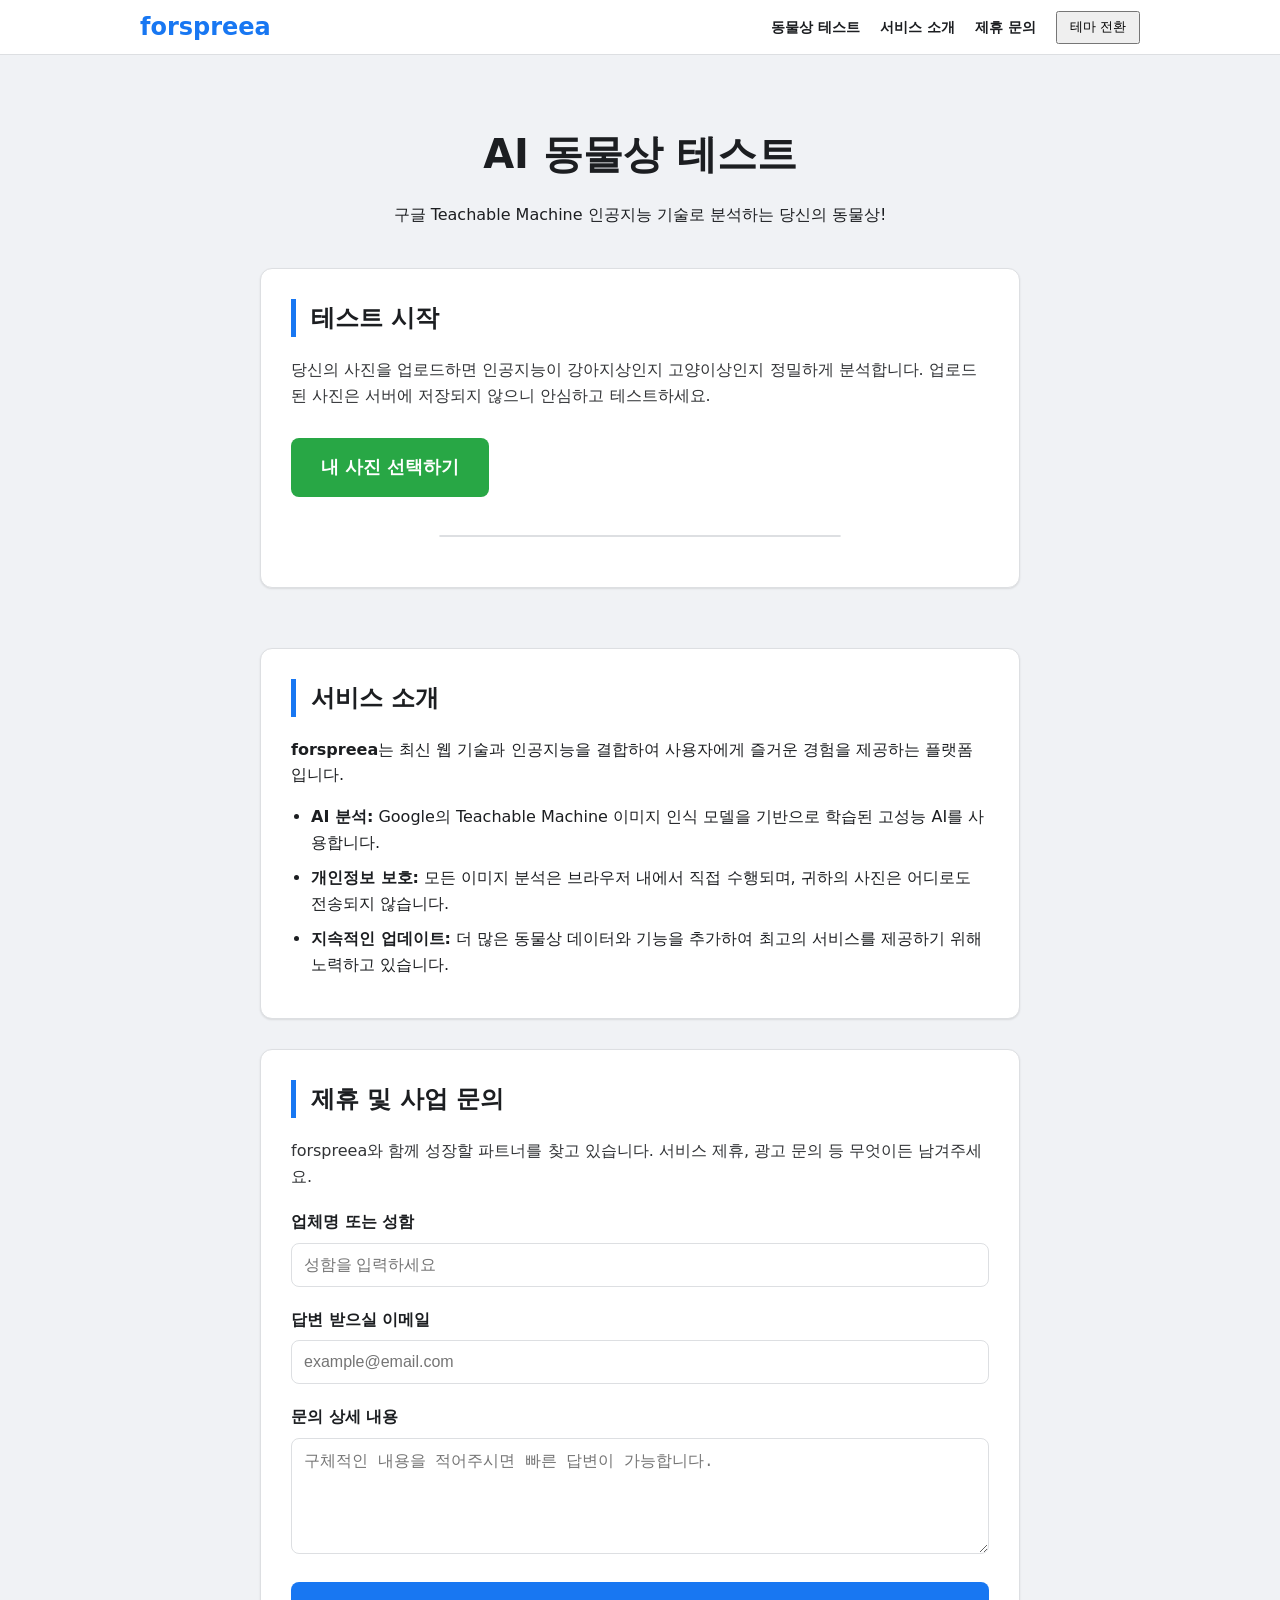
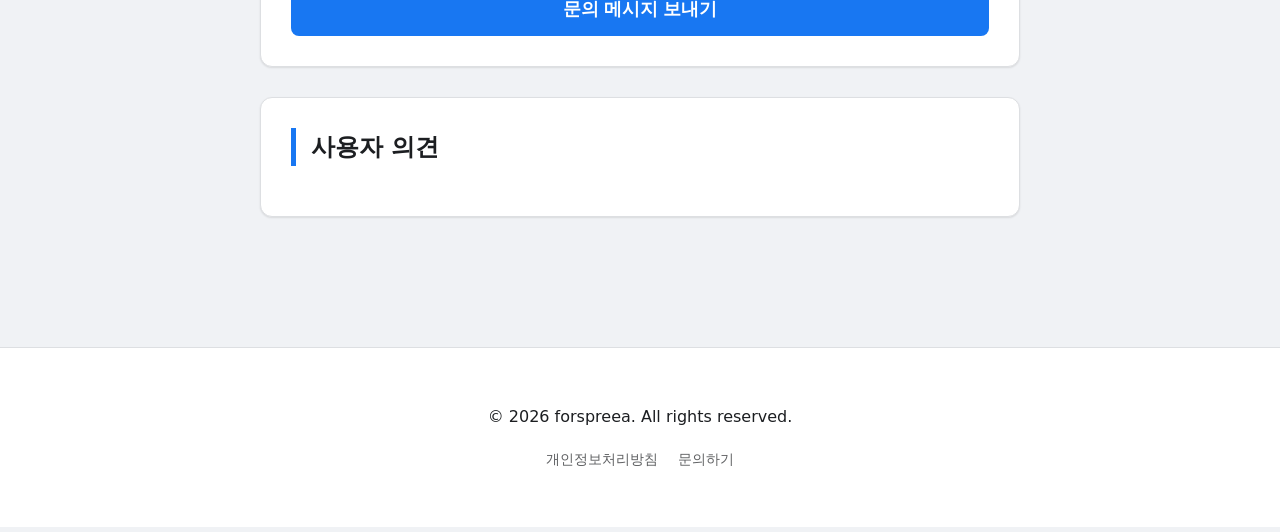
==== index.html @ 780ef43d "Optimize website for AdSense approval: add navigation, content, and privacy policy" ====
<!doctype html>
<html lang="ko">
<head>
  <meta charset="UTF-8" />
  <meta name="viewport" content="width=device-width, initial-scale=1.0" />
  <title>forspreea - AI 동물상 테스트 및 제휴 문의</title>
  <meta name="description" content="인공지능(AI)을 활용한 정확한 동물상 테스트! 강아지상, 고양이상을 확인하고 다양한 제휴 문의를 남겨보세요.">
  <meta name="keywords" content="동물상 테스트, AI 테스트, 강아지상, 고양이상, 인공지능 테스트, 제휴 문의, forspreea">
  
  <link href='/style.css' rel='stylesheet'>
  <script async src="https://pagead2.googlesyndication.com/pagead/js/adsbygoogle.js?client=ca-pub-7478120974364033" crossorigin="anonymous"></script>
  <script src="https://cdn.jsdelivr.net/npm/@tensorflow/tfjs@latest/dist/tf.min.js"></script>
  <script src="https://cdn.jsdelivr.net/npm/@teachablemachine/image@latest/dist/teachablemachine-image.min.js"></script>
</head>
<body>
  <nav class="navbar">
    <div class="nav-container">
      <a href="/" class="nav-logo">forspreea</a>
      <ul class="nav-menu">
        <li><a href="#test">동물상 테스트</a></li>
        <li><a href="#about">서비스 소개</a></li>
        <li><a href="#contact">제휴 문의</a></li>
        <li><button id="theme-toggle" class="theme-btn">테마 전환</button></li>
      </ul>
    </div>
  </nav>

  <div class="container main-content">
    <header class="hero-section">
      <h1>AI 동물상 테스트</h1>
      <p>구글 Teachable Machine 인공지능 기술로 분석하는 당신의 동물상!</p>
    </header>

    <section id="test" class="test-section card">
      <h2>테스트 시작</h2>
      <p class="description">당신의 사진을 업로드하면 인공지능이 강아지상인지 고양이상인지 정밀하게 분석합니다. 업로드된 사진은 서버에 저장되지 않으니 안심하고 테스트하세요.</p>
      
      <div class="upload-container">
        <input type="file" id="image-upload" accept="image/*" onchange="handleFileUpload(event)">
        <label for="image-upload" class="upload-label">내 사진 선택하기</label>
      </div>

      <div id="image-preview-container">
        <img id="image-preview" src="#" alt="사진 미리보기" style="display: none;">
      </div>
      <div id="label-container"></div>
    </section>

    <!-- AdSense Space -->
    <div class="ad-container">
      <ins class="adsbygoogle"
           style="display:block"
           data-ad-client="ca-pub-7478120974364033"
           data-ad-slot="AUTO_GENERATED_SLOT"
           data-ad-format="auto"
           data-full-width-responsive="true"></ins>
      <script>(adsbygoogle = window.adsbygoogle || []).push({});</script>
    </div>

    <section id="about" class="about-section card">
      <h2>서비스 소개</h2>
      <p><strong>forspreea</strong>는 최신 웹 기술과 인공지능을 결합하여 사용자에게 즐거운 경험을 제공하는 플랫폼입니다.</p>
      <ul class="info-list">
        <li><strong>AI 분석:</strong> Google의 Teachable Machine 이미지 인식 모델을 기반으로 학습된 고성능 AI를 사용합니다.</li>
        <li><strong>개인정보 보호:</strong> 모든 이미지 분석은 브라우저 내에서 직접 수행되며, 귀하의 사진은 어디로도 전송되지 않습니다.</li>
        <li><strong>지속적인 업데이트:</strong> 더 많은 동물상 데이터와 기능을 추가하여 최고의 서비스를 제공하기 위해 노력하고 있습니다.</li>
      </ul>
    </section>

    <section id="contact" class="inquiry-section card">
      <h2>제휴 및 사업 문의</h2>
      <p class="description">forspreea와 함께 성장할 파트너를 찾고 있습니다. 서비스 제휴, 광고 문의 등 무엇이든 남겨주세요.</p>
      <form id="partnership-form" action="https://formspree.io/f/mzdqkodq" method="POST">
        <div class="form-group">
          <label for="company">업체명 또는 성함</label>
          <input type="text" id="company" name="company" required placeholder="성함을 입력하세요">
        </div>
        <div class="form-group">
          <label for="email">답변 받으실 이메일</label>
          <input type="email" id="email" name="_replyto" required placeholder="example@email.com">
        </div>
        <div class="form-group">
          <label for="message">문의 상세 내용</label>
          <textarea id="message" name="message" rows="5" required placeholder="구체적인 내용을 적어주시면 빠른 답변이 가능합니다."></textarea>
        </div>
        <button type="submit" class="submit-btn">문의 메시지 보내기</button>
      </form>
    </section>

    <section class="comments-section card">
      <h2>사용자 의견</h2>
      <div id="disqus_thread"></div>
      <script>
          (function() {
          var d = document, s = d.createElement('script');
          s.src = 'https://of-queen.disqus.com/embed.js';
          s.setAttribute('data-timestamp', +new Date());
          (d.head || d.body).appendChild(s);
          })();
      </script>
    </section>
  </div>

  <footer class="footer">
    <div class="footer-container">
      <p>&copy; 2026 forspreea. All rights reserved.</p>
      <ul class="footer-links">
        <li><a href="/privacy.html">개인정보처리방침</a></li>
        <li><a href="#contact">문의하기</a></li>
      </ul>
    </div>
  </footer>

  <script id="dsq-count-scr" src="//of-queen.disqus.com/count.js" async></script>
  <script defer type="text/javascript" src="/main.js"></script>
</body>
</html>
---- style.css ----
:root {
  --bg-color: #f0f2f5;
  --text-color: #1c1e21;
  --card-bg: #ffffff;
  --border-color: #dddfe2;
  --button-bg: #1877f2;
  --button-text: #ffffff;
  --input-bg: #ffffff;
  --nav-bg: #ffffff;
  --footer-bg: #ffffff;
}

[data-theme='dark'] {
  --bg-color: #18191a;
  --text-color: #e4e6eb;
  --card-bg: #242526;
  --border-color: #3e4042;
  --button-bg: #2d88ff;
  --button-text: #ffffff;
  --input-bg: #3a3b3c;
  --nav-bg: #242526;
  --footer-bg: #242526;
}

body {
  background-color: var(--bg-color);
  color: var(--text-color);
  transition: background-color 0.3s, color 0.3s;
  font-family: 'Pretendard', -apple-system, BlinkMacSystemFont, system-ui, Roboto, sans-serif;
  margin: 0;
  padding: 0;
  line-height: 1.6;
}

/* Navbar */
.navbar {
  position: sticky;
  top: 0;
  background-color: var(--nav-bg);
  border-bottom: 1px solid var(--border-color);
  z-index: 1000;
  padding: 0.5rem 0;
}

.nav-container {
  max-width: 1000px;
  margin: 0 auto;
  display: flex;
  justify-content: space-between;
  align-items: center;
  padding: 0 20px;
}

.nav-logo {
  font-size: 1.5rem;
  font-weight: 800;
  color: var(--button-bg);
  text-decoration: none;
}

.nav-menu {
  list-style: none;
  display: flex;
  align-items: center;
  gap: 20px;
  margin: 0;
  padding: 0;
}

.nav-menu a {
  text-decoration: none;
  color: var(--text-color);
  font-weight: 600;
  font-size: 0.9rem;
  transition: color 0.2s;
}

.nav-menu a:hover {
  color: var(--button-bg);
}

.theme-btn {
  padding: 6px 12px;
  font-size: 0.8rem;
}

/* Container */
.container {
  width: 100%;
  max-width: 800px;
  margin: 0 auto;
  padding: 40px 20px;
  box-sizing: border-box;
}

.hero-section {
  text-align: center;
  margin-bottom: 40px;
}

.hero-section h1 {
  font-size: 2.5rem;
  margin-bottom: 10px;
}

.card {
  background-color: var(--card-bg);
  padding: 30px;
  border-radius: 12px;
  box-shadow: 0 1px 2px rgba(0, 0, 0, 0.1);
  border: 1px solid var(--border-color);
  margin-bottom: 30px;
}

h2 {
  margin-top: 0;
  margin-bottom: 20px;
  border-left: 5px solid var(--button-bg);
  padding-left: 15px;
  text-align: left;
}

.description {
  margin-bottom: 20px;
  opacity: 0.9;
}

/* Test Section */
.upload-container {
  margin: 30px 0;
}

#image-upload { display: none; }

.upload-label {
  display: inline-block;
  padding: 15px 30px;
  background-color: #28a745;
  color: white;
  border-radius: 8px;
  cursor: pointer;
  font-weight: 700;
  font-size: 1.1rem;
}

#image-preview-container {
  margin: 20px auto;
  border-radius: 12px;
  overflow: hidden;
  max-width: 400px;
  border: 1px solid var(--border-color);
}

#image-preview { width: 100%; height: auto; display: block; }

/* Info List */
.info-list {
  padding-left: 20px;
  margin-bottom: 0;
}

.info-list li {
  margin-bottom: 10px;
}

/* Form */
.form-group { margin-bottom: 20px; text-align: left; }
label { display: block; margin-bottom: 8px; font-weight: 600; }
input, textarea {
  width: 100%; padding: 12px; border: 1px solid var(--border-color);
  border-radius: 8px; background-color: var(--input-bg);
  color: var(--text-color); font-size: 1rem; box-sizing: border-box;
}

.submit-btn {
  width: 100%; padding: 15px; background-color: var(--button-bg);
  color: white; border: none; border-radius: 8px; font-weight: 700;
  font-size: 1.1rem; cursor: pointer;
}

/* Ad container */
.ad-container { margin-bottom: 30px; text-align: center; overflow: hidden; }

/* Result Bar */
.result-bar-wrapper { display: flex; align-items: center; gap: 15px; margin-bottom: 10px; }
.result-label { width: 80px; font-weight: 700; }
.bar-container { flex-grow: 1; height: 24px; background-color: #e9ecef; border-radius: 12px; overflow: hidden; }
.bar-fill { height: 100%; background-color: var(--button-bg); transition: width 0.5s ease-out; }
.result-percent { width: 50px; font-weight: 700; text-align: right; }

/* Footer */
.footer {
  background-color: var(--footer-bg);
  border-top: 1px solid var(--border-color);
  padding: 40px 0;
  margin-top: 60px;
  text-align: center;
}

.footer-container { max-width: 1000px; margin: 0 auto; padding: 0 20px; }
.footer-links {
  list-style: none; padding: 0; display: flex; justify-content: center; gap: 20px; margin-top: 15px;
}
.footer-links a { text-decoration: none; color: var(--text-color); opacity: 0.7; font-size: 0.9rem; }
.footer-links a:hover { opacity: 1; color: var(--button-bg); }

@media (max-width: 600px) {
  .nav-menu { display: none; } /* Simplified for mobile */
  .hero-section h1 { font-size: 1.8rem; }
}
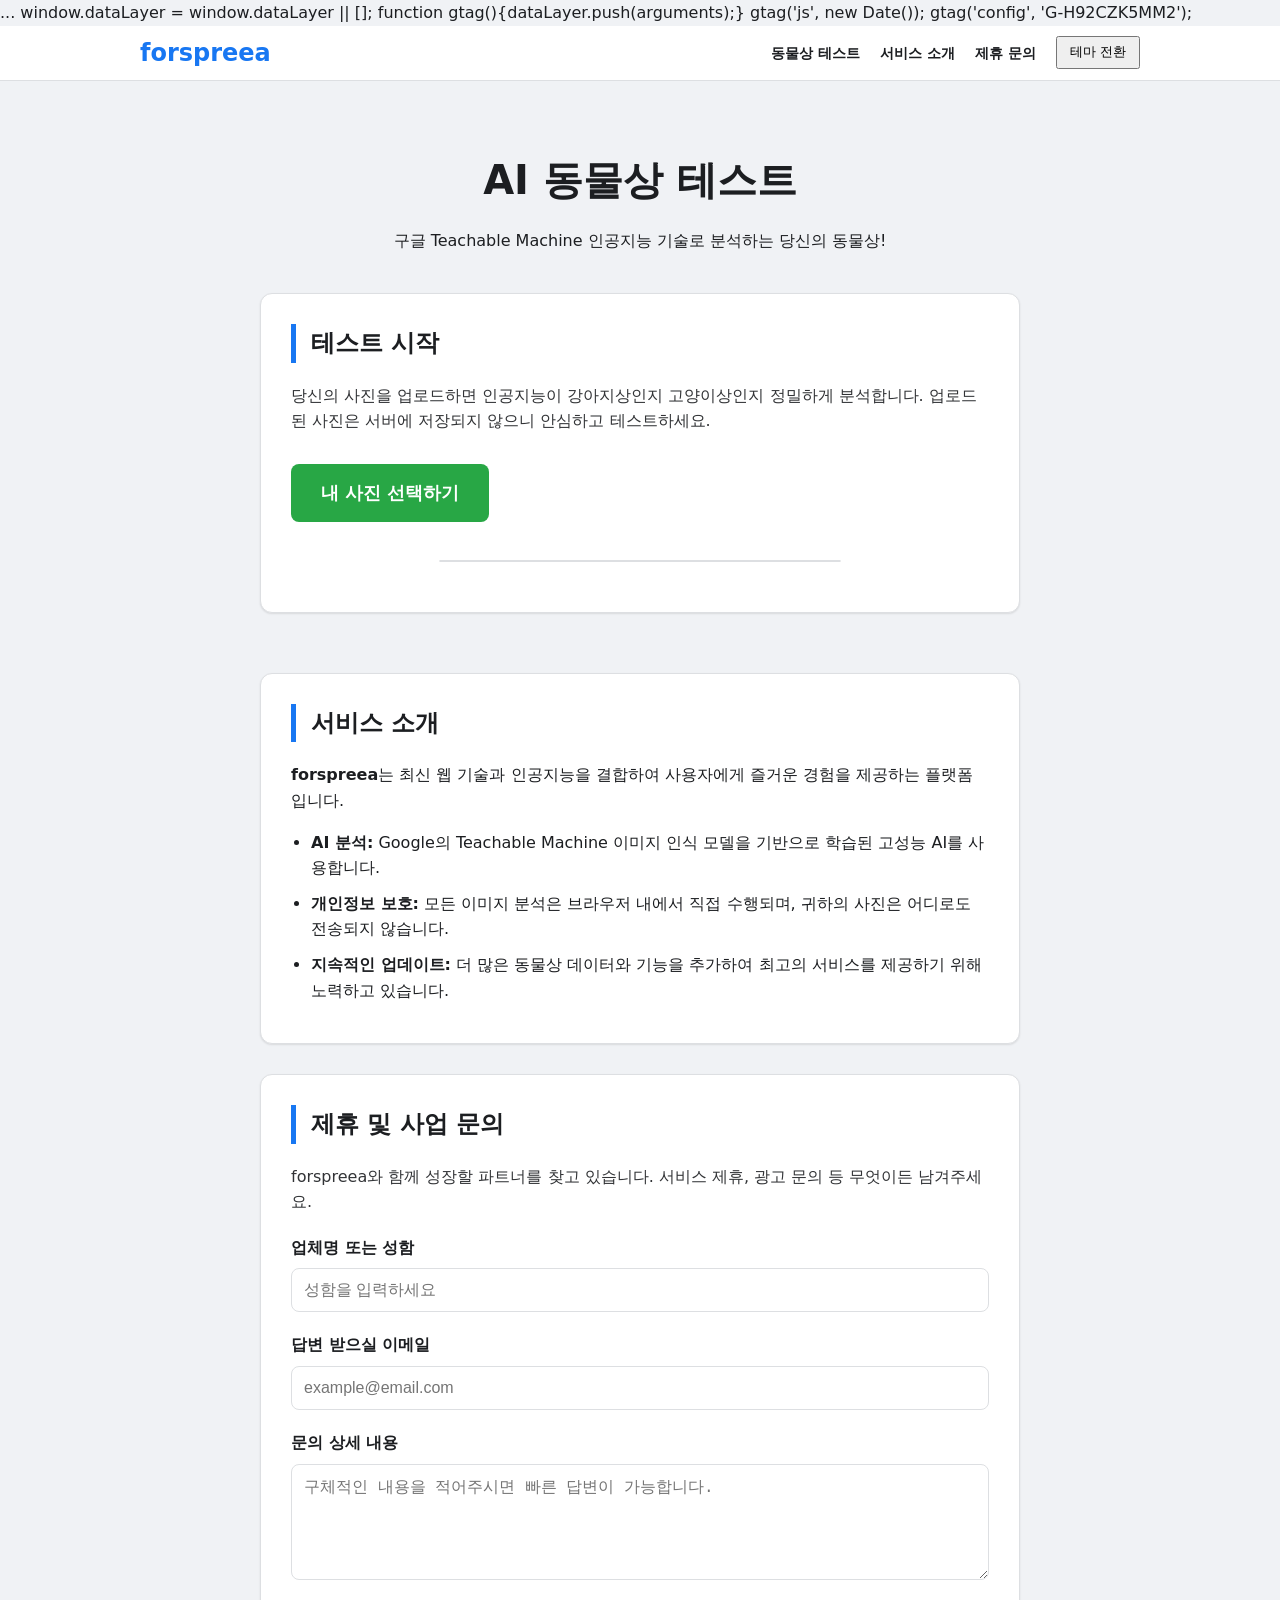
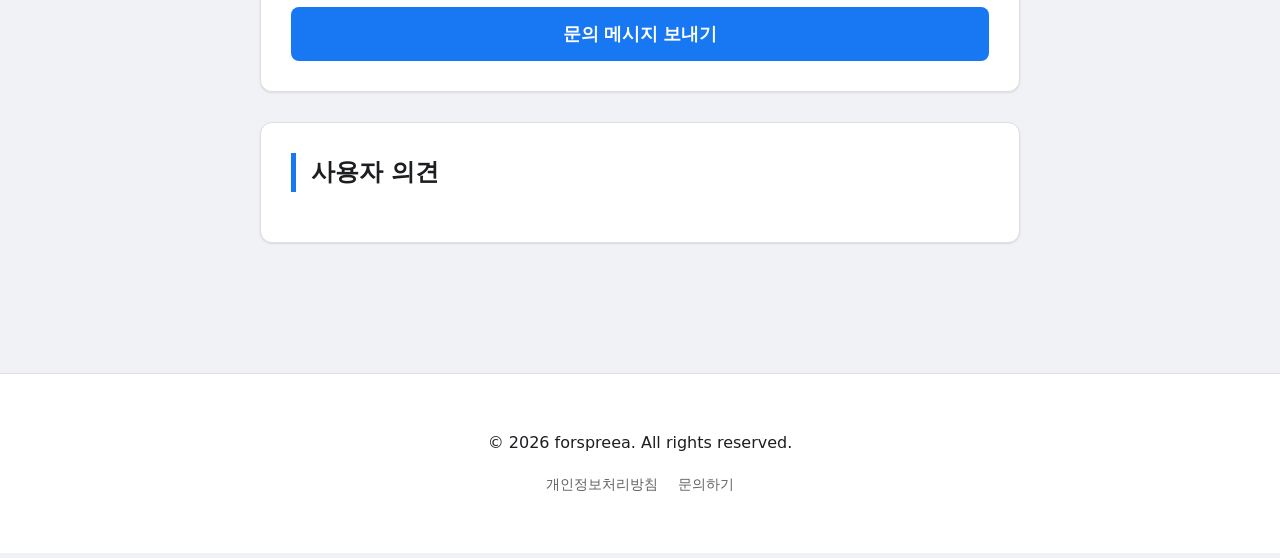
==== commit 2b19caa3: "Add Microsoft Clarity tracking script to all HTML files" ====
--- a/index.html
+++ b/index.html
@@ -4,6 +4,24 @@
   <meta charset="UTF-8" />
   <meta name="viewport" content="width=device-width, initial-scale=1.0" />
   <title>forspreea - AI 동물상 테스트 및 제휴 문의</title>
+  <!-- Microsoft Clarity -->
+  <script type="text/javascript">
+      (function(c,l,a,r,i,t,y){
+          c[a]=c[a]||function(){(c[a].q=c[a].q||[]).push(arguments)};
+          t=l.createElement(r);t.async=1;t.src="https://www.clarity.ms/tag/"+i;
+          y=l.getElementsByTagName(r)[0];y.parentNode.insertBefore(t,y);
+      })(window, document, "clarity", "script", "x6h3uv84x6");
+  </script>
+  <!-- Google tag (gtag.js) -->
+  <script async src="https://www.googletagmanager.com/gtag/js?id=G-H92CZK5MM2"></script>
+...
+
+    window.dataLayer = window.dataLayer || [];
+    function gtag(){dataLayer.push(arguments);}
+    gtag('js', new Date());
+
+    gtag('config', 'G-H92CZK5MM2');
+  </script>
   <meta name="description" content="인공지능(AI)을 활용한 정확한 동물상 테스트! 강아지상, 고양이상을 확인하고 다양한 제휴 문의를 남겨보세요.">
   <meta name="keywords" content="동물상 테스트, AI 테스트, 강아지상, 고양이상, 인공지능 테스트, 제휴 문의, forspreea">
   
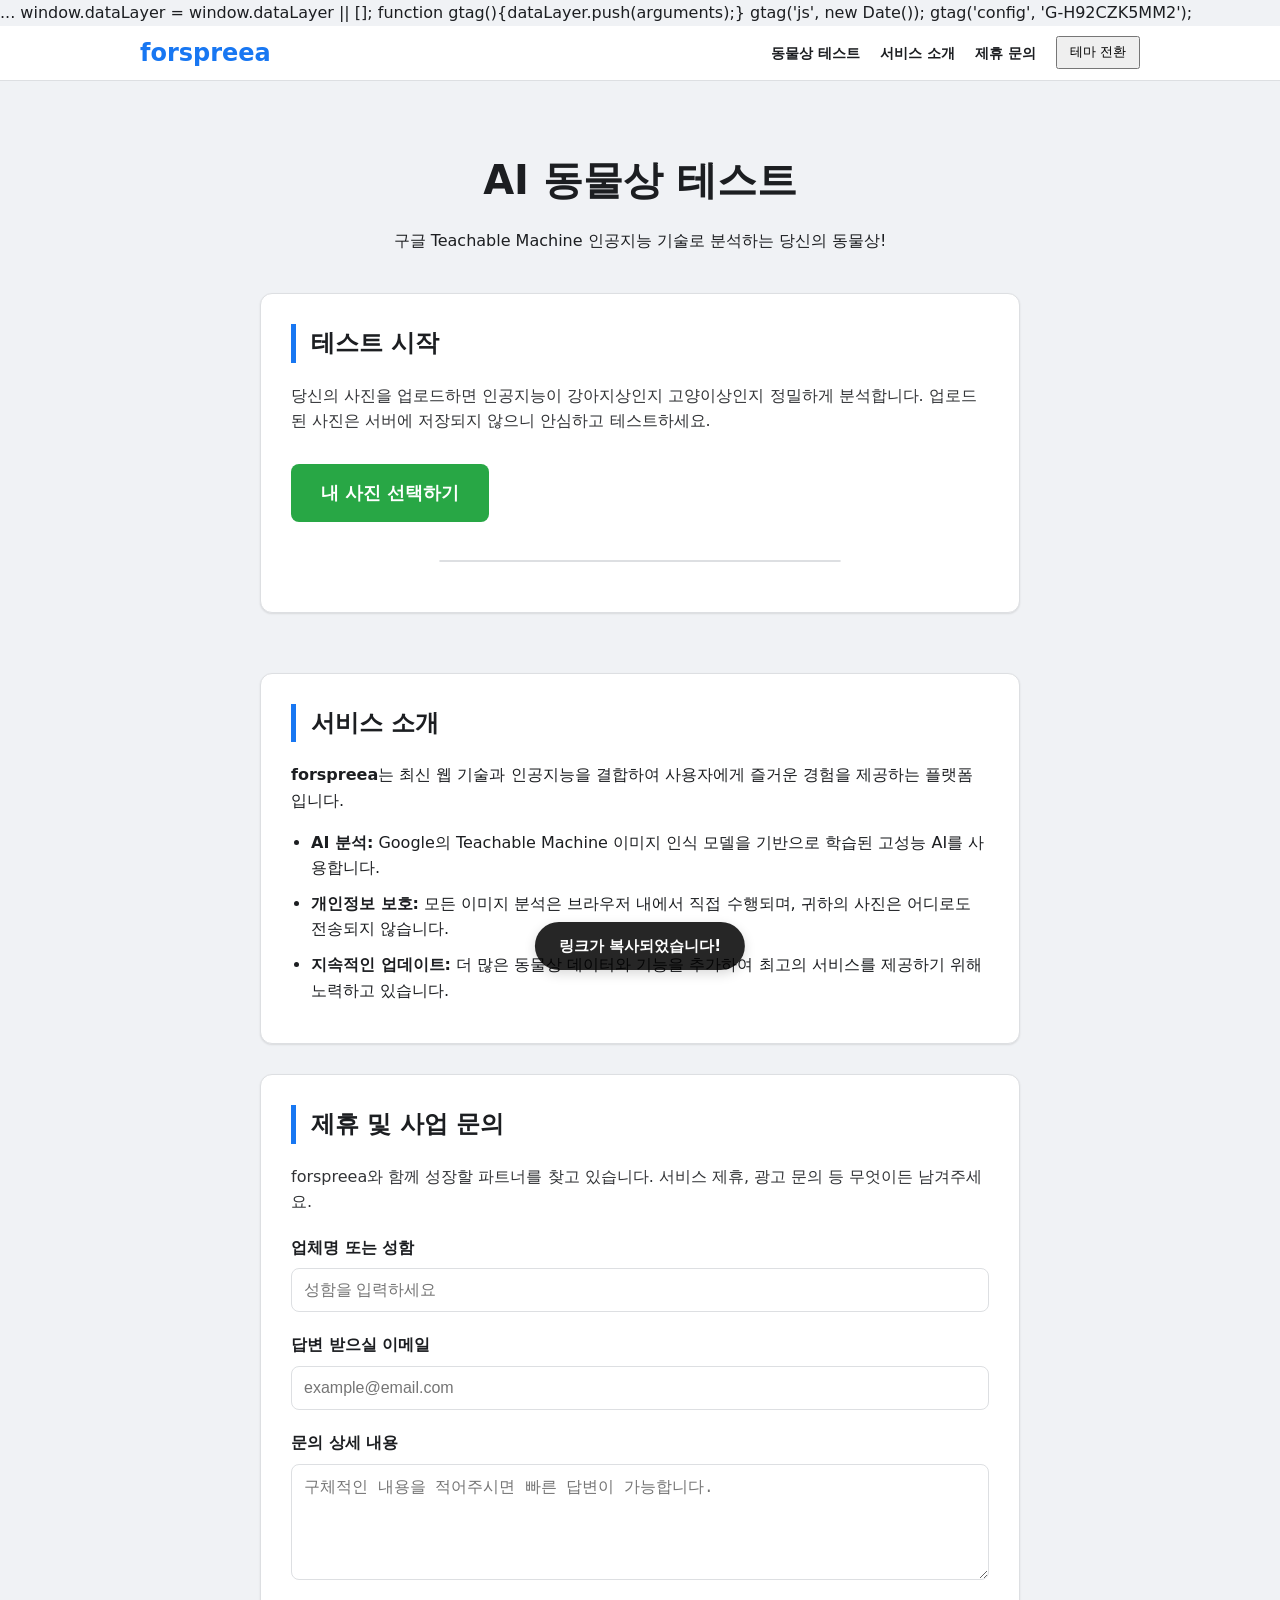
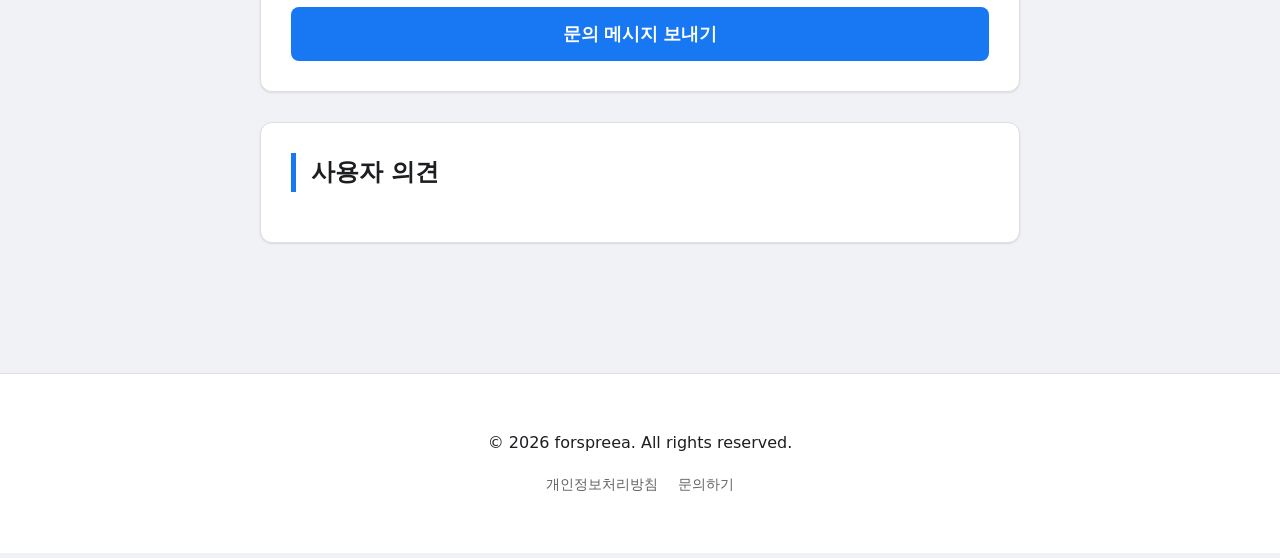
==== commit 58cf7041: "Optimize for social media sharing (SMO): add sharing buttons, toast notification, and enrich OG and " ====
--- a/index.html
+++ b/index.html
@@ -25,7 +25,50 @@
   <meta name="description" content="인공지능(AI)을 활용한 정확한 동물상 테스트! 강아지상, 고양이상을 확인하고 다양한 제휴 문의를 남겨보세요.">
   <meta name="keywords" content="동물상 테스트, AI 테스트, 강아지상, 고양이상, 인공지능 테스트, 제휴 문의, forspreea">
   
+  <link rel="canonical" href="https://of-queen.pages.dev/">
+
+  <!-- Open Graph / Facebook -->
+  <meta property="og:type" content="website">
+  <meta property="og:url" content="https://of-queen.pages.dev/">
+  <meta property="og:title" content="forspreea - AI 동물상 테스트 및 제휴 문의">
+  <meta property="og:description" content="인공지능(AI)을 활용한 정확한 동물상 테스트! 강아지상, 고양이상을 확인하고 다양한 제휴 문의를 남겨보세요.">
+  <meta property="og:image" content="https://of-queen.pages.dev/og_image.jpg">
+  <meta property="og:image:width" content="1200">
+  <meta property="og:image:height" content="675">
+  <meta property="og:image:type" content="image/jpeg">
+  <meta property="og:image:alt" content="forspreea AI 동물상 테스트 메인 이미지 (강아지상 vs 고양이상 분석)">
+  <meta property="og:site_name" content="forspreea">
+  <meta property="og:locale" content="ko_KR">
+
+  <!-- Twitter -->
+  <meta name="twitter:card" content="summary_large_image">
+  <meta name="twitter:url" content="https://of-queen.pages.dev/">
+  <meta name="twitter:title" content="forspreea - AI 동물상 테스트 및 제휴 문의">
+  <meta name="twitter:description" content="인공지능(AI)을 활용한 정확한 동물상 테스트! 강아지상, 고양이상을 확인하고 다양한 제휴 문의를 남겨보세요.">
+  <meta name="twitter:image" content="https://of-queen.pages.dev/og_image.jpg">
+  <meta name="twitter:image:alt" content="forspreea AI 동물상 테스트 메인 이미지 (강아지상 vs 고양이상 분석)">
+
+  <!-- Structured Data (JSON-LD) -->
+  <script type="application/ld+json">
+  {
+    "@context": "https://schema.org",
+    "@type": "WebApplication",
+    "name": "AI 동물상 테스트 (forspreea)",
+    "url": "https://of-queen.pages.dev/",
+    "description": "구글 Teachable Machine 인공지능 기술로 분석하는 당신의 동물상 테스트! 강아지상, 고양이상을 쉽고 빠르게 확인해보세요.",
+    "applicationCategory": "EntertainmentApplication",
+    "operatingSystem": "All",
+    "browserRequirements": "Requires JavaScript. Requires HTML5.",
+    "creator": {
+      "@type": "Organization",
+      "name": "forspreea"
+    }
+  }
+  </script>
+
   <link href='/style.css' rel='stylesheet'>
+  <link rel="shortcut icon" href="/favicon.ico" type="image/x-icon">
+  <link rel="icon" href="/favicon.ico" type="image/x-icon">
   <script async src="https://pagead2.googlesyndication.com/pagead/js/adsbygoogle.js?client=ca-pub-7478120974364033" crossorigin="anonymous"></script>
   <script src="https://cdn.jsdelivr.net/npm/@tensorflow/tfjs@latest/dist/tf.min.js"></script>
   <script src="https://cdn.jsdelivr.net/npm/@teachablemachine/image@latest/dist/teachablemachine-image.min.js"></script>
@@ -62,6 +105,24 @@
         <img id="image-preview" src="#" alt="사진 미리보기" style="display: none;">
       </div>
       <div id="label-container"></div>
+
+      <div id="share-container" class="share-container" style="display: none;">
+        <h3>친구에게 공유하기</h3>
+        <div class="share-buttons">
+          <button onclick="shareKakao()" class="share-btn kakao-btn" aria-label="카카오톡 공유">
+            <span class="share-icon">💬</span> 카카오톡
+          </button>
+          <button onclick="shareTwitter()" class="share-btn twitter-btn" aria-label="트위터 공유">
+            <span class="share-icon">𝕏</span> 트위터
+          </button>
+          <button onclick="shareFacebook()" class="share-btn facebook-btn" aria-label="페이스북 공유">
+            <span class="share-icon">📘</span> 페이스북
+          </button>
+          <button onclick="copyToClipboard()" class="share-btn copy-btn" aria-label="링크 복사">
+            <span class="share-icon">🔗</span> 링크 복사
+          </button>
+        </div>
+      </div>
     </section>
 
     <!-- AdSense Space -->
@@ -130,6 +191,7 @@
   </footer>
 
   <script id="dsq-count-scr" src="//of-queen.disqus.com/count.js" async></script>
+  <div id="toast" class="toast">링크가 복사되었습니다!</div>
   <script defer type="text/javascript" src="/main.js"></script>
 </body>
 </html>
--- a/style.css
+++ b/style.css
@@ -208,3 +208,112 @@
   .nav-menu { display: none; } /* Simplified for mobile */
   .hero-section h1 { font-size: 1.8rem; }
 }
+
+/* Share Buttons */
+.share-container {
+  margin-top: 30px;
+  padding-top: 25px;
+  border-top: 1px dashed var(--border-color);
+  text-align: center;
+}
+
+.share-container h3 {
+  margin-top: 0;
+  margin-bottom: 15px;
+  font-size: 1.2rem;
+}
+
+.share-buttons {
+  display: grid;
+  grid-template-columns: repeat(4, 1fr);
+  gap: 10px;
+  max-width: 500px;
+  margin: 0 auto;
+}
+
+.share-btn {
+  display: flex;
+  flex-direction: column;
+  align-items: center;
+  gap: 8px;
+  padding: 12px 8px;
+  border: 1px solid var(--border-color);
+  border-radius: 10px;
+  background-color: var(--card-bg);
+  color: var(--text-color);
+  font-size: 0.85rem;
+  font-weight: 600;
+  cursor: pointer;
+  transition: transform 0.2s, background-color 0.2s, border-color 0.2s;
+  box-sizing: border-box;
+}
+
+.share-btn:hover {
+  transform: translateY(-2px);
+  background-color: var(--bg-color);
+}
+
+.share-icon {
+  font-size: 1.5rem;
+}
+
+.share-btn.kakao-btn {
+  border-color: #fee500;
+  background-color: #fee500;
+  color: #191919;
+}
+.share-btn.kakao-btn:hover {
+  background-color: #fdd835;
+}
+
+.share-btn.twitter-btn {
+  border-color: var(--border-color);
+}
+.share-btn.twitter-btn:hover {
+  background-color: rgba(29, 161, 242, 0.1);
+  border-color: #1da1f2;
+}
+
+.share-btn.facebook-btn {
+  border-color: var(--border-color);
+}
+.share-btn.facebook-btn:hover {
+  background-color: rgba(24, 119, 242, 0.1);
+  border-color: #1877f2;
+}
+
+.share-btn.copy-btn {
+  border-color: var(--border-color);
+}
+.share-btn.copy-btn:hover {
+  background-color: rgba(24, 119, 242, 0.1);
+  border-color: var(--button-bg);
+}
+
+@media (max-width: 480px) {
+  .share-buttons {
+    grid-template-columns: repeat(2, 1fr);
+  }
+}
+
+/* Toast Notification */
+.toast {
+  position: fixed;
+  bottom: 30px;
+  left: 50%;
+  transform: translateX(-50%) translateY(100px);
+  background-color: rgba(0, 0, 0, 0.85);
+  color: #ffffff;
+  padding: 12px 24px;
+  border-radius: 30px;
+  font-size: 0.95rem;
+  font-weight: 600;
+  z-index: 2000;
+  transition: transform 0.3s cubic-bezier(0.175, 0.885, 0.32, 1.275);
+  pointer-events: none;
+  box-shadow: 0 4px 12px rgba(0,0,0,0.15);
+}
+
+.toast.show {
+  transform: translateX(-50%) translateY(0);
+}
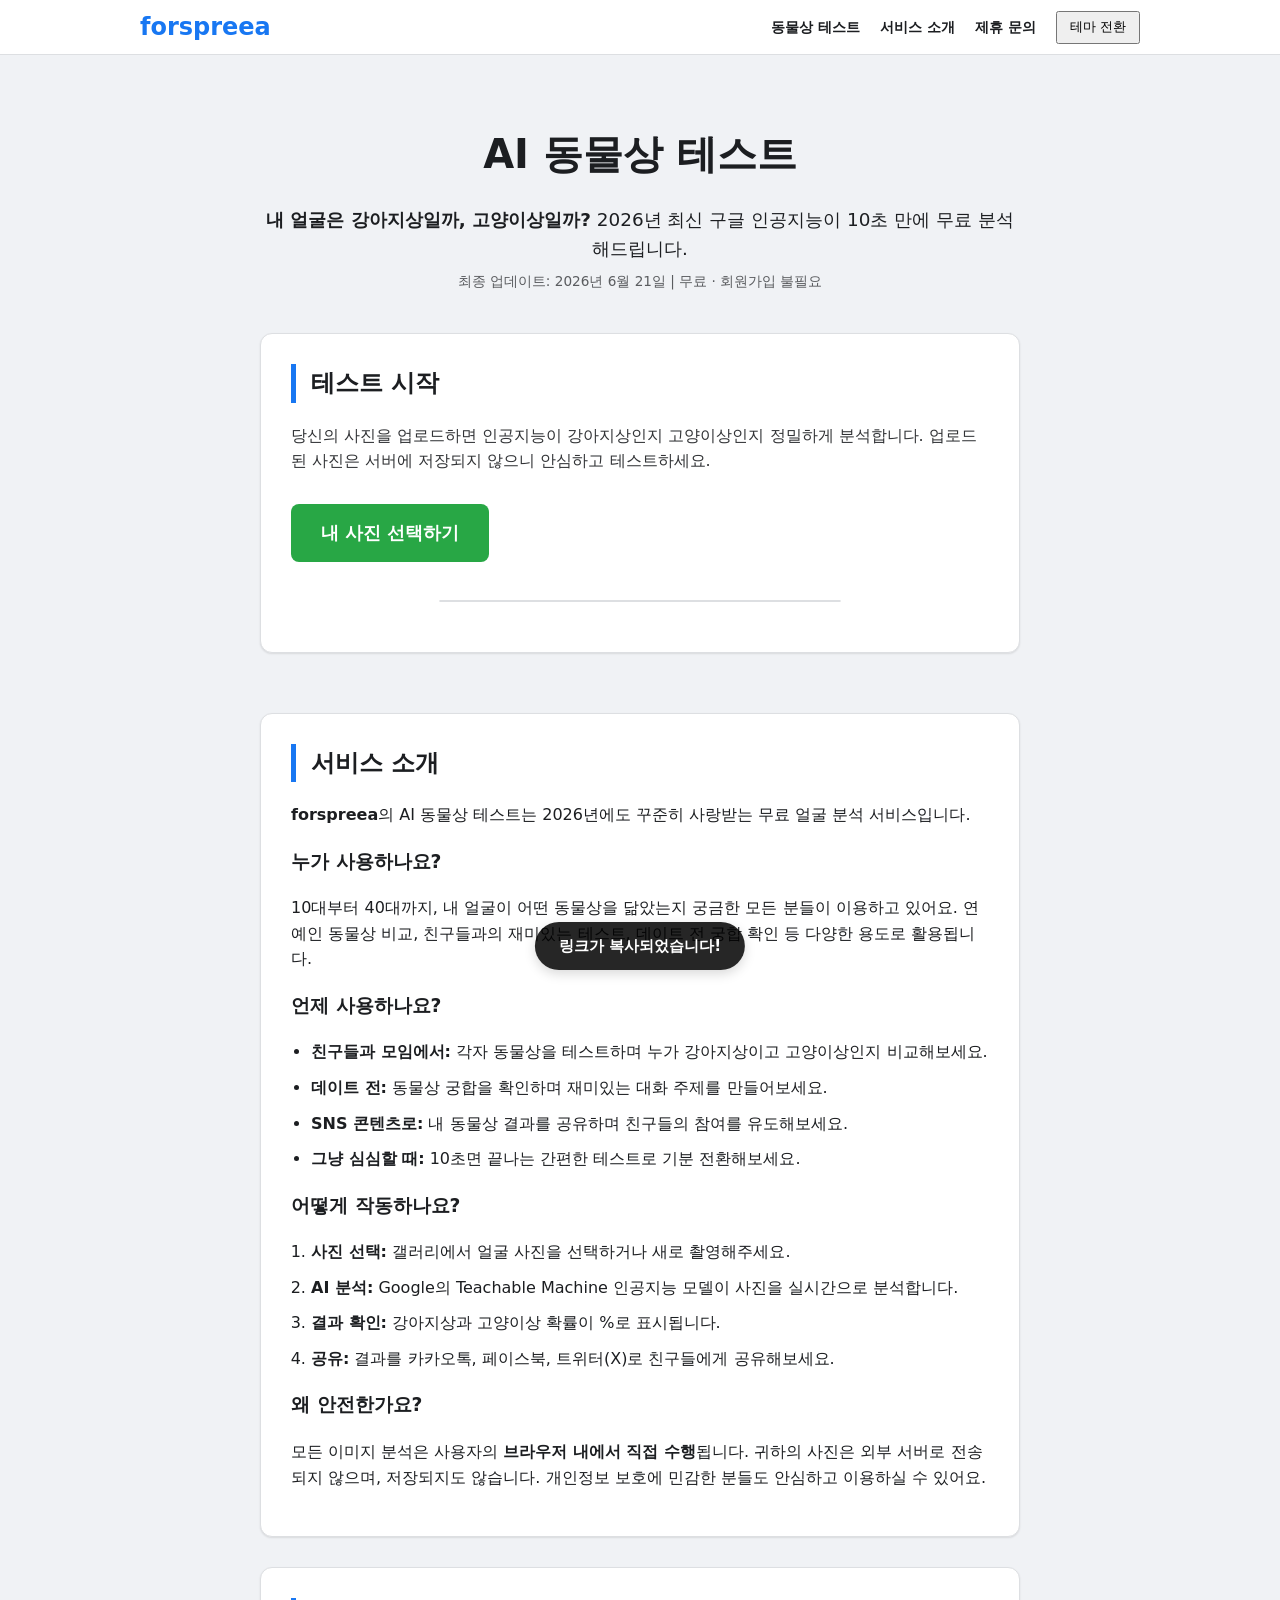
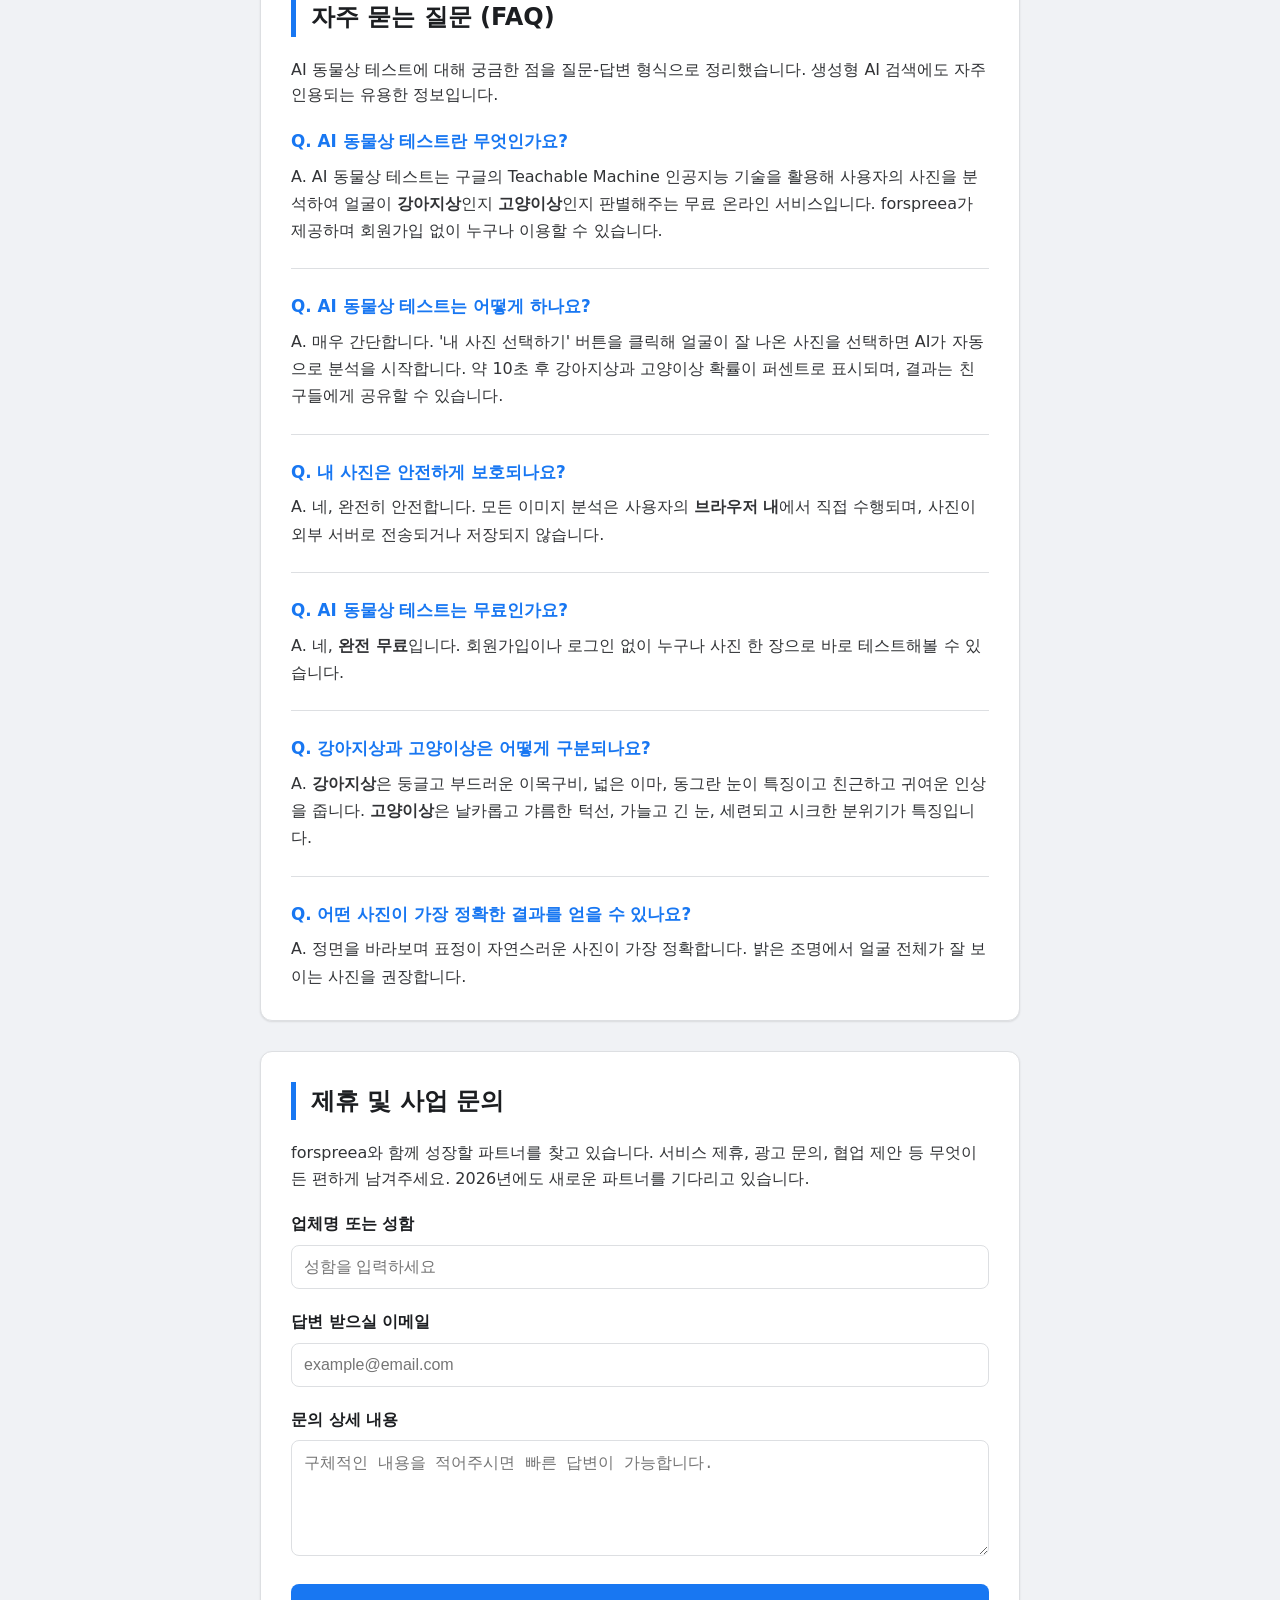
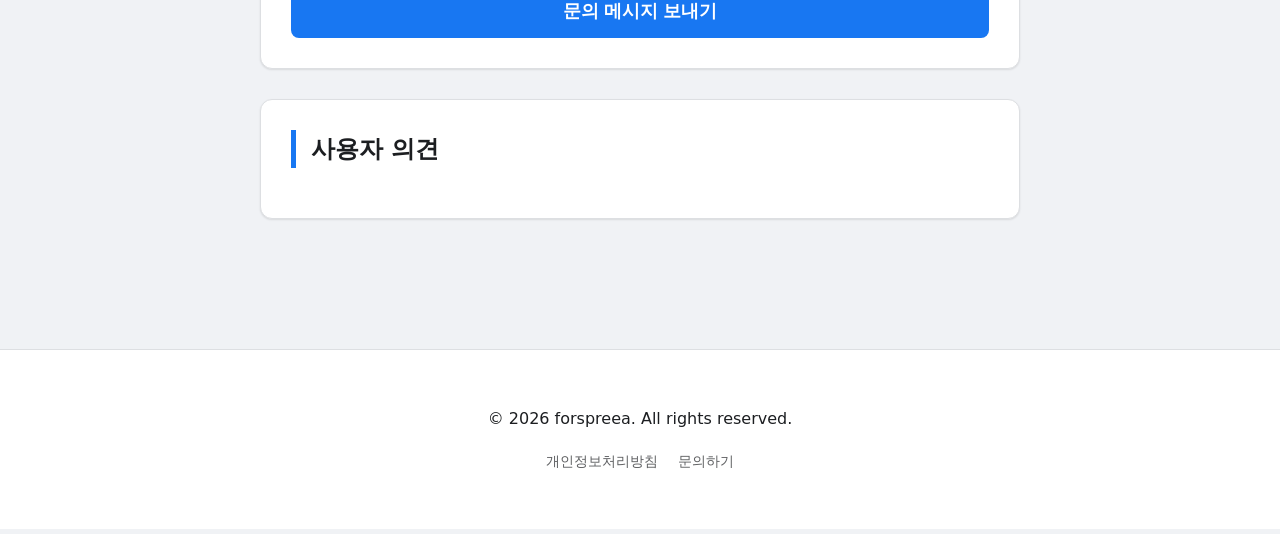
==== commit 0c70b054: "GEO 최적화: FAQ/HowTo/Breadcrumb 구조화 데이터, 대화형 콘텐츠, 사용자 중심 설명, 콘텐츠 최신화" ====
--- a/index.html
+++ b/index.html
@@ -3,7 +3,15 @@
 <head>
   <meta charset="UTF-8" />
   <meta name="viewport" content="width=device-width, initial-scale=1.0" />
-  <title>forspreea - AI 동물상 테스트 및 제휴 문의</title>
+  <title>AI 동물상 테스트 - 강아지상 고양이상 분석 | 포스프리아(forspreea)</title>
+  
+  <!-- Canonical URL Redirect Script -->
+  <script>
+    if (window.location.hostname !== 'of-queen.pages.dev' && !window.location.hostname.includes('localhost') && !window.location.hostname.includes('127.0.0.1')) {
+      window.location.replace('https://of-queen.pages.dev' + window.location.pathname + window.location.search + window.location.hash);
+    }
+  </script>
+
   <!-- Microsoft Clarity -->
   <script type="text/javascript">
       (function(c,l,a,r,i,t,y){
@@ -14,24 +22,23 @@
   </script>
   <!-- Google tag (gtag.js) -->
   <script async src="https://www.googletagmanager.com/gtag/js?id=G-H92CZK5MM2"></script>
-...
-
+  <script>
     window.dataLayer = window.dataLayer || [];
     function gtag(){dataLayer.push(arguments);}
     gtag('js', new Date());
 
     gtag('config', 'G-H92CZK5MM2');
   </script>
-  <meta name="description" content="인공지능(AI)을 활용한 정확한 동물상 테스트! 강아지상, 고양이상을 확인하고 다양한 제휴 문의를 남겨보세요.">
-  <meta name="keywords" content="동물상 테스트, AI 테스트, 강아지상, 고양이상, 인공지능 테스트, 제휴 문의, forspreea">
+  <meta name="description" content="2025-2026년 최신 AI 동물상 테스트! 내 얼굴은 강아지상일까, 고양이상일까? 구글 인공지능(AI) 기술로 10초 만에 정밀 분석합니다. 연예인 동물상, 동물상 궁합까지 확인하고 친구에게 공유해보세요. forspreea가 만든 무료 AI 동물상 테스트, 지금 바로 시작하세요.">
+  <meta name="keywords" content="동물상 테스트, AI 테스트, 강아지상, 고양이상, 인공지능 테스트, 제휴 문의, forspreea, 동물상 궁합, 연예인 동물상, 무료 얼굴 분석, AI 얼굴 인식">
   
   <link rel="canonical" href="https://of-queen.pages.dev/">
 
   <!-- Open Graph / Facebook -->
   <meta property="og:type" content="website">
   <meta property="og:url" content="https://of-queen.pages.dev/">
-  <meta property="og:title" content="forspreea - AI 동물상 테스트 및 제휴 문의">
-  <meta property="og:description" content="인공지능(AI)을 활용한 정확한 동물상 테스트! 강아지상, 고양이상을 확인하고 다양한 제휴 문의를 남겨보세요.">
+  <meta property="og:title" content="AI 동물상 테스트 - 강아지상 고양이상 분석 | 포스프리아(forspreea)">
+  <meta property="og:description" content="2025-2026 AI 동물상 테스트! 구글 인공지능이 내 얼굴은 강아지상인지 고양이상인지 무료로 분석해드립니다. 사진 업로드만 하면 10초면 끝!">
   <meta property="og:image" content="https://of-queen.pages.dev/og_image.jpg">
   <meta property="og:image:width" content="1200">
   <meta property="og:image:height" content="675">
@@ -39,12 +46,14 @@
   <meta property="og:image:alt" content="forspreea AI 동물상 테스트 메인 이미지 (강아지상 vs 고양이상 분석)">
   <meta property="og:site_name" content="forspreea">
   <meta property="og:locale" content="ko_KR">
+  <meta property="article:published_time" content="2025-06-21T00:00:00+09:00">
+  <meta property="article:modified_time" content="2026-06-21T00:00:00+09:00">
 
   <!-- Twitter -->
   <meta name="twitter:card" content="summary_large_image">
   <meta name="twitter:url" content="https://of-queen.pages.dev/">
-  <meta name="twitter:title" content="forspreea - AI 동물상 테스트 및 제휴 문의">
-  <meta name="twitter:description" content="인공지능(AI)을 활용한 정확한 동물상 테스트! 강아지상, 고양이상을 확인하고 다양한 제휴 문의를 남겨보세요.">
+  <meta name="twitter:title" content="AI 동물상 테스트 - 강아지상 고양이상 분석 | 포스프리아(forspreea)">
+  <meta name="twitter:description" content="2025-2026 AI 동물상 테스트! 구글 인공지능이 내 얼굴은 강아지상인지 고양이상인지 무료로 분석해드립니다. 사진 업로드만 하면 10초면 끝!">
   <meta name="twitter:image" content="https://of-queen.pages.dev/og_image.jpg">
   <meta name="twitter:image:alt" content="forspreea AI 동물상 테스트 메인 이미지 (강아지상 vs 고양이상 분석)">
 
@@ -55,23 +64,119 @@
     "@type": "WebApplication",
     "name": "AI 동물상 테스트 (forspreea)",
     "url": "https://of-queen.pages.dev/",
-    "description": "구글 Teachable Machine 인공지능 기술로 분석하는 당신의 동물상 테스트! 강아지상, 고양이상을 쉽고 빠르게 확인해보세요.",
+    "description": "2025-2026 구글 Teachable Machine 인공지능 기술로 분석하는 당신의 동물상 테스트! 강아지상, 고양이상을 무료로 쉽고 빠르게 확인해보세요.",
     "applicationCategory": "EntertainmentApplication",
     "operatingSystem": "All",
     "browserRequirements": "Requires JavaScript. Requires HTML5.",
+    "datePublished": "2025-06-21",
+    "dateModified": "2026-06-21",
     "creator": {
       "@type": "Organization",
       "name": "forspreea"
+    },
+    "offers": {
+      "@type": "Offer",
+      "price": "0",
+      "priceCurrency": "KRW"
     }
+  }
+  </script>
+  <!-- Breadcrumb Structured Data -->
+  <script type="application/ld+json">
+  {
+    "@context": "https://schema.org",
+    "@type": "BreadcrumbList",
+    "itemListElement": [
+      {
+        "@type": "ListItem",
+        "position": 1,
+        "name": "홈",
+        "item": "https://of-queen.pages.dev/"
+      }
+    ]
+  }
+  </script>
+  <!-- HowTo Structured Data -->
+  <script type="application/ld+json">
+  {
+    "@context": "https://schema.org",
+    "@type": "HowTo",
+    "name": "AI 동물상 테스트 하는 방법",
+    "description": "10초면 끝나는 무료 AI 동물상 테스트! 사진 한 장으로 내 동물상을 확인해보세요.",
+    "totalTime": "PT10S",
+    "step": [
+      { "@type": "HowToStep", "position": 1, "name": "내 사진 선택하기", "text": "갤러리에서 얼굴이 잘 나온 사진을 선택하거나 새로 촬영합니다." },
+      { "@type": "HowToStep", "position": 2, "name": "AI 분석 시작", "text": "구글 Teachable Machine 인공지능이 사진을 실시간 분석합니다." },
+      { "@type": "HowToStep", "position": 3, "name": "결과 확인하기", "text": "강아지상 또는 고양이상 결과를 퍼센트로 정확하게 확인합니다." },
+      { "@type": "HowToStep", "position": 4, "name": "친구에게 공유하기", "text": "카카오톡, 페이스북, 트위터(X)로 결과를 친구들에게 공유합니다." }
+    ]
+  }
+  </script>
+  <!-- FAQ Structured Data -->
+  <script type="application/ld+json">
+  {
+    "@context": "https://schema.org",
+    "@type": "FAQPage",
+    "mainEntity": [
+      {
+        "@type": "Question",
+        "name": "AI 동물상 테스트란 무엇인가요?",
+        "acceptedAnswer": {
+          "@type": "Answer",
+          "text": "AI 동물상 테스트는 구글의 Teachable Machine 인공지능 기술을 활용해 사용자의 사진을 분석하여 얼굴이 강아지상인지 고양이상인지 판별해주는 무료 온라인 서비스입니다."
+        }
+      },
+      {
+        "@type": "Question",
+        "name": "AI 동물상 테스트는 어떻게 하나요?",
+        "acceptedAnswer": {
+          "@type": "Answer",
+          "text": "매우 간단합니다. 사진 업로드 버튼을 클릭해 얼굴 사진을 선택하면 AI가 자동으로 분석하여 강아지상과 고양이상 확률을 퍼센트로 보여줍니다. 모든 과정은 브라우저 내에서 이루어지며 약 10초면 완료됩니다."
+        }
+      },
+      {
+        "@type": "Question",
+        "name": "내 사진은 안전하게 보호되나요?",
+        "acceptedAnswer": {
+          "@type": "Answer",
+          "text": "네, 완전히 안전합니다. 모든 이미지 분석은 사용자의 브라우저 내에서 직접 수행되며, 사진이 외부 서버로 전송되거나 저장되지 않습니다. 개인정보 보호에 민감한 분들도 안심하고 이용하실 수 있습니다."
+        }
+      },
+      {
+        "@type": "Question",
+        "name": "AI 동물상 테스트는 무료인가요?",
+        "acceptedAnswer": {
+          "@type": "Answer",
+          "text": "네, AI 동물상 테스트는 완전 무료로 이용 가능합니다. 회원가입이나 로그인 없이 누구나 사진 한 장으로 바로 테스트해볼 수 있습니다."
+        }
+      },
+      {
+        "@type": "Question",
+        "name": "강아지상과 고양이상은 어떻게 구분되나요?",
+        "acceptedAnswer": {
+          "@type": "Answer",
+          "text": "강아지상은 둥글고 부드러운 이목구비, 넓은 이마, 동그란 눈이 특징이며 친근하고 귀여운 인상을 줍니다. 고양이상은 날카롭고 갸름한 턱선, 가늘고 긴 눈, 세련되고 시크한 분위기가 특징입니다."
+        }
+      },
+      {
+        "@type": "Question",
+        "name": "어떤 사진이 가장 정확한 결과를 얻을 수 있나요?",
+        "acceptedAnswer": {
+          "@type": "Answer",
+          "text": "정면을 바라보며 표정이 자연스러운 사진이 가장 정확한 분석 결과를 제공합니다. 밝은 조명에서 촬영하고 얼굴 전체가 잘 보이는 사진을 권장합니다."
+        }
+      }
+    ]
   }
   </script>
 
   <link href='/style.css' rel='stylesheet'>
   <link rel="shortcut icon" href="/favicon.ico" type="image/x-icon">
   <link rel="icon" href="/favicon.ico" type="image/x-icon">
+  <link rel="apple-touch-icon" href="/favicon.ico">
   <script async src="https://pagead2.googlesyndication.com/pagead/js/adsbygoogle.js?client=ca-pub-7478120974364033" crossorigin="anonymous"></script>
-  <script src="https://cdn.jsdelivr.net/npm/@tensorflow/tfjs@latest/dist/tf.min.js"></script>
-  <script src="https://cdn.jsdelivr.net/npm/@teachablemachine/image@latest/dist/teachablemachine-image.min.js"></script>
+  <script defer src="https://cdn.jsdelivr.net/npm/@tensorflow/tfjs@latest/dist/tf.min.js"></script>
+  <script defer src="https://cdn.jsdelivr.net/npm/@teachablemachine/image@latest/dist/teachablemachine-image.min.js"></script>
 </head>
 <body>
   <nav class="navbar">
@@ -89,7 +194,8 @@
   <div class="container main-content">
     <header class="hero-section">
       <h1>AI 동물상 테스트</h1>
-      <p>구글 Teachable Machine 인공지능 기술로 분석하는 당신의 동물상!</p>
+      <p class="hero-subtitle"><strong>내 얼굴은 강아지상일까, 고양이상일까?</strong> 2026년 최신 구글 인공지능이 10초 만에 무료 분석해드립니다.</p>
+      <p class="hero-meta">최종 업데이트: 2026년 6월 21일 | 무료 · 회원가입 불필요</p>
     </header>
 
     <section id="test" class="test-section card">
@@ -138,17 +244,69 @@
 
     <section id="about" class="about-section card">
       <h2>서비스 소개</h2>
-      <p><strong>forspreea</strong>는 최신 웹 기술과 인공지능을 결합하여 사용자에게 즐거운 경험을 제공하는 플랫폼입니다.</p>
+      <p><strong>forspreea</strong>의 AI 동물상 테스트는 2026년에도 꾸준히 사랑받는 무료 얼굴 분석 서비스입니다.</p>
+
+      <h3>누가 사용하나요?</h3>
+      <p>10대부터 40대까지, 내 얼굴이 어떤 동물상을 닮았는지 궁금한 모든 분들이 이용하고 있어요. 연예인 동물상 비교, 친구들과의 재미있는 테스트, 데이트 전 궁합 확인 등 다양한 용도로 활용됩니다.</p>
+
+      <h3>언제 사용하나요?</h3>
       <ul class="info-list">
-        <li><strong>AI 분석:</strong> Google의 Teachable Machine 이미지 인식 모델을 기반으로 학습된 고성능 AI를 사용합니다.</li>
-        <li><strong>개인정보 보호:</strong> 모든 이미지 분석은 브라우저 내에서 직접 수행되며, 귀하의 사진은 어디로도 전송되지 않습니다.</li>
-        <li><strong>지속적인 업데이트:</strong> 더 많은 동물상 데이터와 기능을 추가하여 최고의 서비스를 제공하기 위해 노력하고 있습니다.</li>
+        <li><strong>친구들과 모임에서:</strong> 각자 동물상을 테스트하며 누가 강아지상이고 고양이상인지 비교해보세요.</li>
+        <li><strong>데이트 전:</strong> 동물상 궁합을 확인하며 재미있는 대화 주제를 만들어보세요.</li>
+        <li><strong>SNS 콘텐츠로:</strong> 내 동물상 결과를 공유하며 친구들의 참여를 유도해보세요.</li>
+        <li><strong>그냥 심심할 때:</strong> 10초면 끝나는 간편한 테스트로 기분 전환해보세요.</li>
       </ul>
+
+      <h3>어떻게 작동하나요?</h3>
+      <ol class="info-list">
+        <li><strong>사진 선택:</strong> 갤러리에서 얼굴 사진을 선택하거나 새로 촬영해주세요.</li>
+        <li><strong>AI 분석:</strong> Google의 Teachable Machine 인공지능 모델이 사진을 실시간으로 분석합니다.</li>
+        <li><strong>결과 확인:</strong> 강아지상과 고양이상 확률이 %로 표시됩니다.</li>
+        <li><strong>공유:</strong> 결과를 카카오톡, 페이스북, 트위터(X)로 친구들에게 공유해보세요.</li>
+      </ol>
+
+      <h3>왜 안전한가요?</h3>
+      <p>모든 이미지 분석은 사용자의 <strong>브라우저 내에서 직접 수행</strong>됩니다. 귀하의 사진은 외부 서버로 전송되지 않으며, 저장되지도 않습니다. 개인정보 보호에 민감한 분들도 안심하고 이용하실 수 있어요.</p>
+    </section>
+
+    <section id="faq" class="faq-section card">
+      <h2>자주 묻는 질문 (FAQ)</h2>
+      <p class="description">AI 동물상 테스트에 대해 궁금한 점을 질문-답변 형식으로 정리했습니다. 생성형 AI 검색에도 자주 인용되는 유용한 정보입니다.</p>
+
+      <div class="faq-item">
+        <h3>Q. AI 동물상 테스트란 무엇인가요?</h3>
+        <p>A. AI 동물상 테스트는 구글의 Teachable Machine 인공지능 기술을 활용해 사용자의 사진을 분석하여 얼굴이 <strong>강아지상</strong>인지 <strong>고양이상</strong>인지 판별해주는 무료 온라인 서비스입니다. forspreea가 제공하며 회원가입 없이 누구나 이용할 수 있습니다.</p>
+      </div>
+
+      <div class="faq-item">
+        <h3>Q. AI 동물상 테스트는 어떻게 하나요?</h3>
+        <p>A. 매우 간단합니다. '내 사진 선택하기' 버튼을 클릭해 얼굴이 잘 나온 사진을 선택하면 AI가 자동으로 분석을 시작합니다. 약 10초 후 강아지상과 고양이상 확률이 퍼센트로 표시되며, 결과는 친구들에게 공유할 수 있습니다.</p>
+      </div>
+
+      <div class="faq-item">
+        <h3>Q. 내 사진은 안전하게 보호되나요?</h3>
+        <p>A. 네, 완전히 안전합니다. 모든 이미지 분석은 사용자의 <strong>브라우저 내</strong>에서 직접 수행되며, 사진이 외부 서버로 전송되거나 저장되지 않습니다.</p>
+      </div>
+
+      <div class="faq-item">
+        <h3>Q. AI 동물상 테스트는 무료인가요?</h3>
+        <p>A. 네, <strong>완전 무료</strong>입니다. 회원가입이나 로그인 없이 누구나 사진 한 장으로 바로 테스트해볼 수 있습니다.</p>
+      </div>
+
+      <div class="faq-item">
+        <h3>Q. 강아지상과 고양이상은 어떻게 구분되나요?</h3>
+        <p>A. <strong>강아지상</strong>은 둥글고 부드러운 이목구비, 넓은 이마, 동그란 눈이 특징이고 친근하고 귀여운 인상을 줍니다. <strong>고양이상</strong>은 날카롭고 갸름한 턱선, 가늘고 긴 눈, 세련되고 시크한 분위기가 특징입니다.</p>
+      </div>
+
+      <div class="faq-item">
+        <h3>Q. 어떤 사진이 가장 정확한 결과를 얻을 수 있나요?</h3>
+        <p>A. 정면을 바라보며 표정이 자연스러운 사진이 가장 정확합니다. 밝은 조명에서 얼굴 전체가 잘 보이는 사진을 권장합니다.</p>
+      </div>
     </section>
 
     <section id="contact" class="inquiry-section card">
       <h2>제휴 및 사업 문의</h2>
-      <p class="description">forspreea와 함께 성장할 파트너를 찾고 있습니다. 서비스 제휴, 광고 문의 등 무엇이든 남겨주세요.</p>
+      <p class="description">forspreea와 함께 성장할 파트너를 찾고 있습니다. 서비스 제휴, 광고 문의, 협업 제안 등 무엇이든 편하게 남겨주세요. 2026년에도 새로운 파트너를 기다리고 있습니다.</p>
       <form id="partnership-form" action="https://formspree.io/f/mzdqkodq" method="POST">
         <div class="form-group">
           <label for="company">업체명 또는 성함</label>
@@ -169,14 +327,6 @@
     <section class="comments-section card">
       <h2>사용자 의견</h2>
       <div id="disqus_thread"></div>
-      <script>
-          (function() {
-          var d = document, s = d.createElement('script');
-          s.src = 'https://of-queen.disqus.com/embed.js';
-          s.setAttribute('data-timestamp', +new Date());
-          (d.head || d.body).appendChild(s);
-          })();
-      </script>
     </section>
   </div>
 
--- a/style.css
+++ b/style.css
@@ -207,6 +207,46 @@
 @media (max-width: 600px) {
   .nav-menu { display: none; } /* Simplified for mobile */
   .hero-section h1 { font-size: 1.8rem; }
+}
+
+/* FAQ Section */
+.faq-section {
+  text-align: left;
+}
+
+.faq-item {
+  margin-bottom: 24px;
+  padding-bottom: 24px;
+  border-bottom: 1px solid var(--border-color);
+}
+
+.faq-item:last-child {
+  border-bottom: none;
+  margin-bottom: 0;
+  padding-bottom: 0;
+}
+
+.faq-item h3 {
+  font-size: 1.05rem;
+  margin-bottom: 8px;
+  color: var(--button-bg);
+}
+
+.faq-item p {
+  margin: 0;
+  line-height: 1.7;
+  opacity: 0.9;
+}
+
+.hero-subtitle {
+  font-size: 1.15rem;
+  margin-bottom: 8px;
+}
+
+.hero-meta {
+  font-size: 0.85rem;
+  opacity: 0.7;
+  margin-top: 0;
 }
 
 /* Share Buttons */
